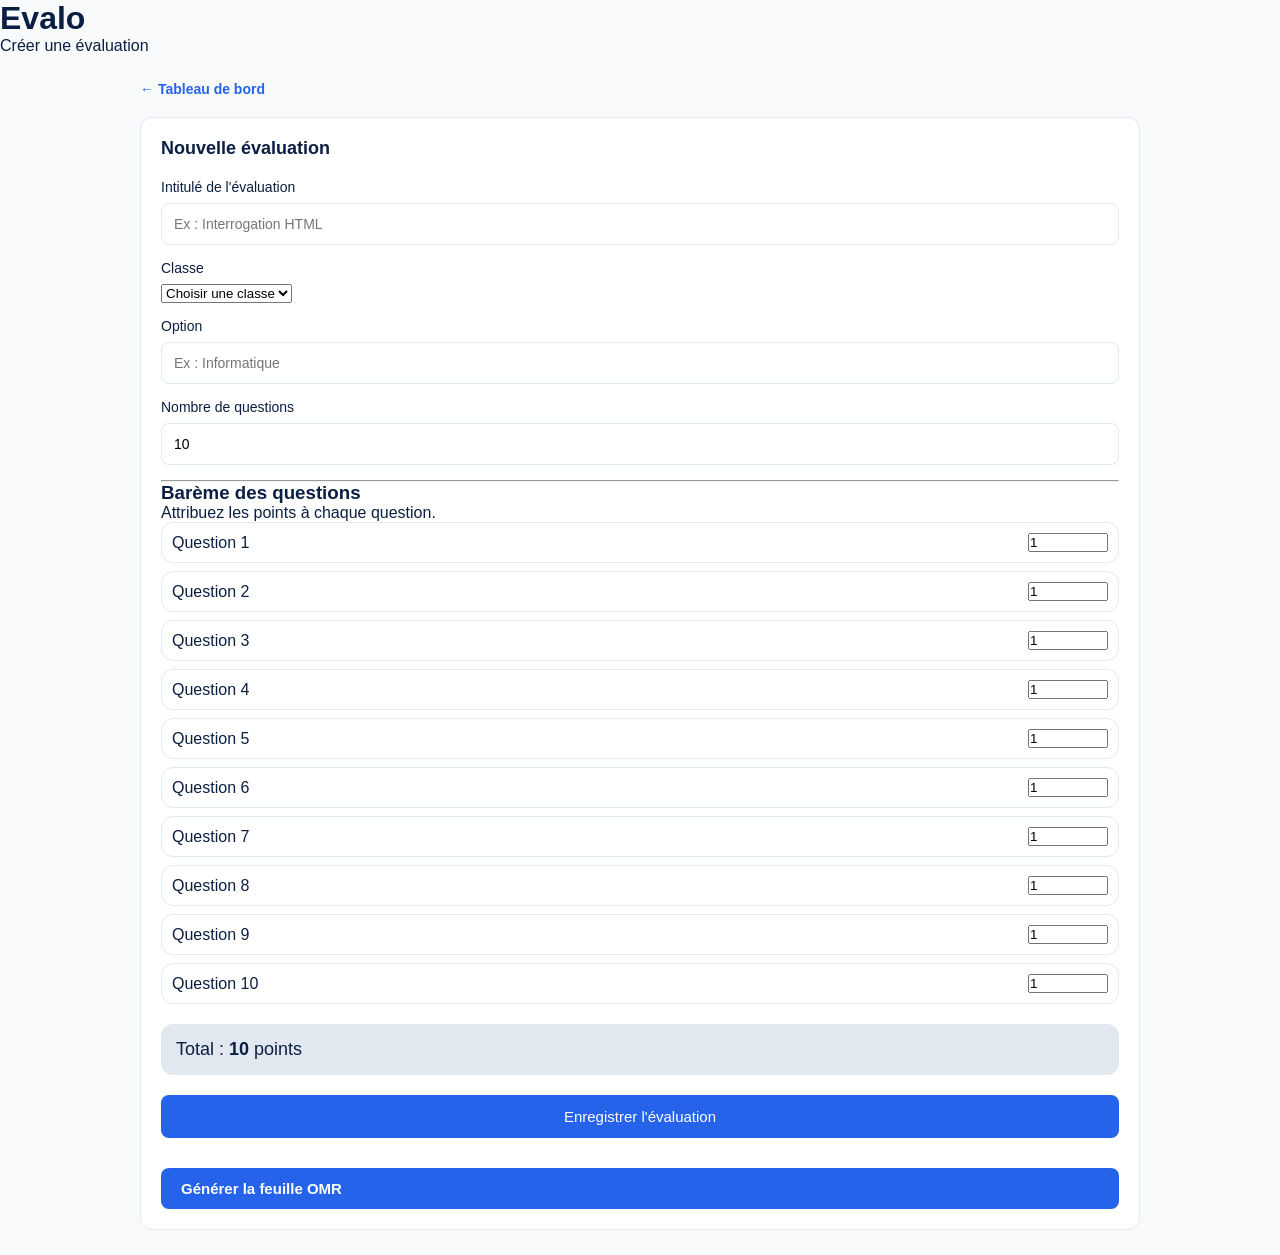
==== pages/creer-evaluation.html @ b85eeeb0 "integration 1 partie" ====
<!DOCTYPE html>
<html lang="fr">

<head>
    <meta charset="UTF-8">
    <meta name="viewport" content="width=device-width, initial-scale=1.0">

    <title>Créer une évaluation - Evalo</title>

    <link rel="stylesheet" href="../css/style.css">
    <script src="../js/examen.js" defer></script>
</head>

<body>

    <header class="page-header">
        <h1>Evalo</h1>
        <p>Créer une évaluation</p>
    </header>

    <main class="container">

        <a href="../index.html" class="back-link">
            ← Tableau de bord
        </a>

        <section class="form-section">

            <h2>Nouvelle évaluation</h2>

            <form id="form-examen">

                <div class="form-group">
                    <label for="titre">Intitulé de l'évaluation</label>
                    <input type="text" id="titre" required
                        placeholder="Ex : Interrogation HTML">
                </div>

                <div class="form-group">
                    <label for="classe">Classe</label>

                    <select id="classe" required>
                        <option value="">Choisir une classe</option>
                        <option value="1ère">1ère</option>
                        <option value="2ème">2ème</option>
                        <option value="3ème">3ème</option>
                        <option value="4ème">4ème</option>
                    </select>
                </div>

                <div class="form-group">
                    <label for="option">Option</label>
                    <input type="text" id="option"
                        placeholder="Ex : Informatique">
                </div>

                <div class="form-group">
                    <label for="nombre-questions">
                        Nombre de questions
                    </label>

                    <input type="number" id="nombre-questions"
                        min="1" max="15" value="10" required>
                </div>

                <hr>

                <h3>Barème des questions</h3>

                <p>Attribuez les points à chaque question.</p>

                <div id="liste-bareme"></div>

                <div class="total-points">
                    Total : <strong id="total-points">10</strong> points
                </div>

                <button type="submit" class="btn-primary">
                    Enregistrer l'évaluation
                </button>

                <p id="message-examen"></p>
            <a href="#" id="generer-feuille" class="btn-primary" hidden>
             Générer la feuille OMR
</a>


            </form>

        </section>

    </main>

</body>
</html>
---- css/style.css ----
/* =================================
   1. VARIABLES GLOBALES
================================= */

:root {

    /* Couleurs principales */
    --primary-color: #0B1F44;
    --secondary-color: #2563EB;
    --accent-color: #EF4444;

    /* Arrière-plans */
    --background-color: #F8FAFC;
    --card-background: #FFFFFF;
    --secondary-background: #E2E8F0;

    /* Textes */
    --text-primary: #0B1F44;
    --text-secondary: #64748B;

    /* Bordures */
    --border-color: #E2E8F0;

    /* Arrondis */
    --border-radius: 12px;
}


/* =================================
   2. RESET CSS
================================= */

* {
    margin: 0;
    padding: 0;
    box-sizing: border-box;
}


/* =================================
   3. STYLES GÉNÉRAUX
================================= */

body {
    font-family: Arial, sans-serif;
    background-color: var(--background-color);
    color: var(--text-primary);
}


/* =================================
   4. HEADER
================================= */

.header {
    background-color: var(--card-background);
    padding: 20px;
    border-bottom: 1px solid var(--border-color);
}

.header h1 {
    font-size: 28px;
    color: var(--primary-color);
}

.header h1 span {
    color: var(--secondary-color);
}

.header p {
    color: var(--text-secondary);
    font-size: 14px;
    margin-top: 5px;
}


/* =================================
   5. CONTENU PRINCIPAL
================================= */

.container {
    width: 92%;
    max-width: 1000px;
    margin: 25px auto;
}


/* =================================
   6. BIENVENUE
================================= */

.welcome {
    margin-bottom: 25px;
}

.welcome h2 {
    font-size: 21px;
}

.welcome p {
    color: var(--text-secondary);
    margin-top: 8px;
    font-size: 14px;
}


/* =================================
   7. STATISTIQUES
================================= */

.statistics {
    display: grid;
    grid-template-columns: repeat(2, 1fr);
    gap: 12px;
    margin-bottom: 35px;
}

.stat-card {
    background-color: var(--card-background);
    padding: 18px;
    border: 1px solid var(--border-color);
    border-radius: var(--border-radius);
}

.stat-card p {
    font-size: 13px;
    color: var(--text-secondary);
}

.stat-card h3 {
    font-size: 27px;
    margin-top: 12px;
    color: var(--primary-color);
}


/* =================================
   8. MENU PRINCIPAL
================================= */

.menu h2 {
    font-size: 19px;
    margin-bottom: 15px;
}

.menu-list {
    display: flex;
    flex-direction: column;
    gap: 12px;
}

.menu-card {
    display: flex;
    align-items: center;
    gap: 15px;

    padding: 18px;
    background-color: var(--card-background);

    border: 1px solid var(--border-color);
    border-radius: var(--border-radius);

    text-decoration: none;
    color: var(--text-primary);

    transition: 0.2s;
}

.menu-card:hover {
    border-color: var(--secondary-color);
}

.menu-icon {
    width: 45px;
    height: 45px;

    display: flex;
    align-items: center;
    justify-content: center;

    background-color: var(--secondary-background);
    border-radius: 10px;

    font-size: 22px;
}

.menu-card h3 {
    font-size: 15px;
}

.menu-card p {
    color: var(--text-secondary);
    font-size: 13px;
    margin-top: 6px;
}


/* =================================
   9. RESPONSIVE DESIGN
================================= */

/* Tablettes et ordinateurs */

@media (min-width: 768px) {

    .statistics {
        grid-template-columns: repeat(3, 1fr);
    }

    .menu-list {
        display: grid;
        grid-template-columns: repeat(2, 1fr);
    }

}



/* =================================
   FORMULAIRE DES ÉLÈVES
================================= */
/* Bouton retour */
.back-link {
    display: inline-block;
    color: var(--secondary-color);
    text-decoration: none;
    font-size: 14px;
    margin-bottom: 20px;
    font-weight: bold;
}


.form-section,
.student-section {
    background-color: var(--card-background);
    padding: 20px;
    border: 1px solid var(--border-color);
    border-radius: var(--border-radius);
    margin-bottom: 25px;
}

.form-section h2,
.student-section h2 {
    font-size: 18px;
    margin-bottom: 20px;
}

.form-group {
    margin-bottom: 15px;
}

.form-group label {
    display: block;
    font-size: 14px;
    margin-bottom: 8px;
}

.form-group input {
    width: 100%;
    padding: 12px;
    border: 1px solid var(--border-color);
    border-radius: 8px;
    outline: none;
    font-size: 14px;
}

.form-group input:focus {
    border-color: var(--secondary-color);
}

/* Bouton principal */

.btn-primary {
    width: 100%;
    padding: 13px;
    background-color: var(--secondary-color);
    color: white;
    border: none;
    border-radius: 8px;
    font-size: 15px;
    cursor: pointer;
}

.table-container {
    width: 100%;
    overflow-x: auto;
    margin-top: 20px;
}

table {
    width: 100%;
    border-collapse: collapse;
    background: var(--card-background);
}

th, td {
    padding: 14px;
    text-align: left;
    border-bottom: 1px solid var(--border-color);
    white-space: nowrap;
}

th {
    background: var(--primary-color);
    color: white;
}

td {
    color: var(--text-primary);
}



.student-card {
    background: var(--card-background);
    padding: 18px;
    margin-bottom: 15px;
    border: 1px solid var(--border-color);
    border-radius: var(--border-radius);
}

.student-card h3 {
    color: var(--primary-color);
    margin-bottom: 10px;
}

.student-card p {
    color: var(--text-secondary);
    margin-bottom: 5px;
}



.bareme-item {
    display: flex;
    justify-content: space-between;
    align-items: center;
    gap: 15px;
    padding: 10px;
    margin-bottom: 8px;
    background: var(--card-background);
    border: 1px solid var(--border-color);
    border-radius: var(--border-radius);
}

.bareme-item input {
    width: 80px;
}

.total-points {
    margin: 20px 0;
    padding: 15px;
    background: var(--secondary-background);
    border-radius: var(--border-radius);
    font-size: 18px;
}

#message-examen {
    color: green;
    margin-top: 15px;
}


/* Feuille OMR */

.omr-sheet {
    width: 297mm;
    min-height: 210mm;
    padding: 15mm;
    margin: 20px auto;
    background: white;
    color: #0B1F44;
    position: relative;
    box-sizing: border-box;
}

.omr-header {
    text-align: center;
    border-bottom: 2px solid #0B1F44;
    padding-bottom: 10px;
}

.omr-header h1 {
    margin: 0;
    font-size: 25px;
}

.omr-content {
    display: grid;
    grid-template-columns: 1fr 1.5fr;
    gap: 35px;
    margin-top: 20px;
}

.omr-content h2 {
    font-size: 15px;
}

#grille-matricule,
#grille-reponses {
    margin-top: 15px;
}

.ligne-matricule,
.ligne-reponse {
    display: flex;
    align-items: center;
    justify-content: space-between;
    padding: 5px;
    border-bottom: 1px solid #ddd;
}

.ligne-matricule {
    justify-content: flex-start;
    gap: 15px;
}

.ligne-matricule span:first-child,
.ligne-reponse > span {
    width: 25px;
    font-weight: bold;
}

.ligne-matricule .bulle {
    margin-left: 17px;
}

.choix {
    display: flex;
    gap: 35px;
}

.choix div {
    display: flex;
    align-items: center;
    gap: 8px;
}

.bulle {
    width: 15px;
    height: 15px;
    border: 1.5px solid black;
    border-radius: 50%;
    display: inline-block;
}

.omr-sheet footer {
    margin-top: 20px;
    text-align: center;
    font-size: 11px;
}

.repere {
    position: absolute;
    width: 8px;
    height: 8px;
    background: black;
}

.repere-1 { top: 5mm; left: 5mm; }
.repere-2 { top: 5mm; right: 5mm; }
.repere-3 { bottom: 5mm; left: 5mm; }
.repere-4 { bottom: 5mm; right: 5mm; }

@media print {
    @page {
        size: A4 landscape;
        margin: 0;
    }

    body {
        margin: 0;
        background: white;
    }

    .omr-sheet {
        margin: 0;
        width: 297mm;
        height: 210mm;
    }

    .no-print {
        display: none;
    }
}


#generer-feuille {
    display: inline-block;
    margin-top: 15px;
    padding: 12px 20px;
    background: var(--secondary-color);
    color: white;
    text-decoration: none;
    border-radius: 8px;
    font-weight: bold;
}

#generer-feuille:hover {
    opacity: 0.85;
}


#camera {
    width: 100%;
    max-width: 500px;
    display: block;
    margin: 20px auto;
    border-radius: 10px;
    background: black;
}

#demarrer-camera,
#capturer {
    margin-top: 10px;
}
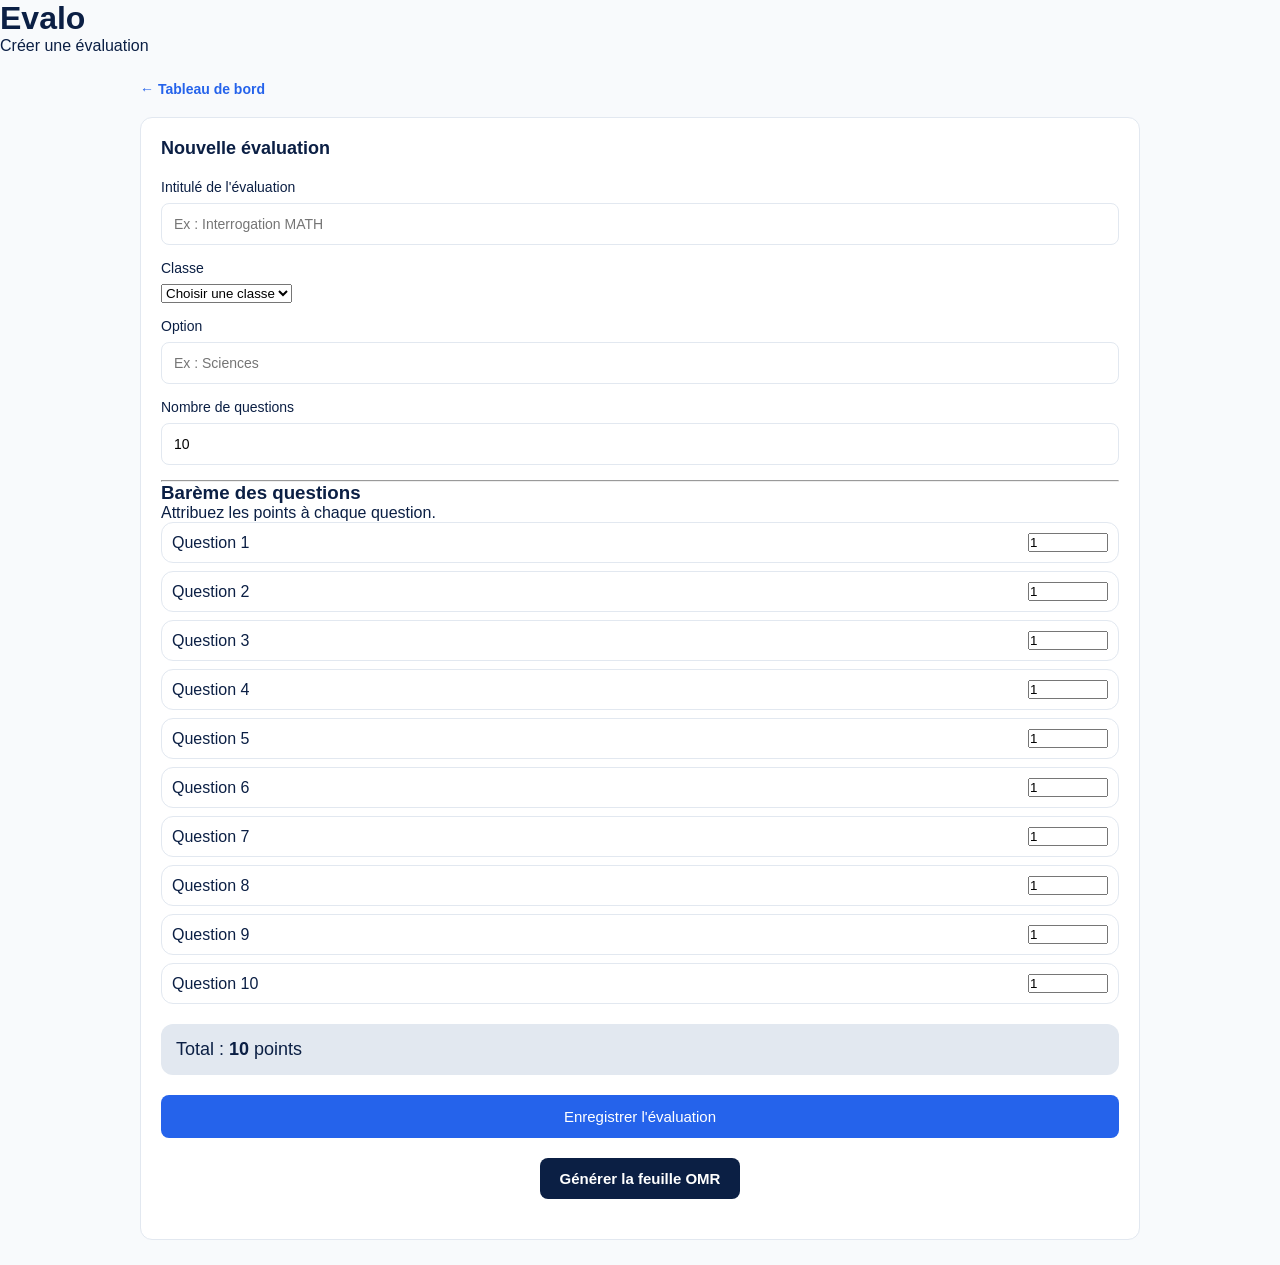
==== commit 87c26a9f: "correction" ====
--- a/pages/creer-evaluation.html
+++ b/pages/creer-evaluation.html
@@ -33,7 +33,7 @@
                 <div class="form-group">
                     <label for="titre">Intitulé de l'évaluation</label>
                     <input type="text" id="titre" required
-                        placeholder="Ex : Interrogation HTML">
+                        placeholder="Ex : Interrogation MATH">
                 </div>
 
                 <div class="form-group">
@@ -51,7 +51,7 @@
                 <div class="form-group">
                     <label for="option">Option</label>
                     <input type="text" id="option"
-                        placeholder="Ex : Informatique">
+                        placeholder="Ex : Sciences">
                 </div>
 
                 <div class="form-group">
--- a/css/style.css
+++ b/css/style.css
@@ -361,108 +361,192 @@
 }
 
 
-/* Feuille OMR */
-
-.omr-sheet {
+/* PAGE A4 CONTENANT DEUX FEUILLES A5 */
+
+.omr-page {
     width: 297mm;
     min-height: 210mm;
-    padding: 15mm;
     margin: 20px auto;
+    display: grid;
+    grid-template-columns: 1fr 1fr;
+    background: white;
+}
+
+
+/* FEUILLE A5 */
+
+.omr-sheet {
+    width: 148.5mm;
+    height: 210mm;
+    padding: 12mm 8mm;
+    position: relative;
     background: white;
     color: #0B1F44;
-    position: relative;
-    box-sizing: border-box;
-}
+    border-right: 1px dashed #999;
+    overflow: hidden;
+}
+
+
+/* HEADER */
 
 .omr-header {
     text-align: center;
     border-bottom: 2px solid #0B1F44;
-    padding-bottom: 10px;
+    padding-bottom: 6px;
 }
 
 .omr-header h1 {
-    margin: 0;
-    font-size: 25px;
-}
+    font-size: 20px;
+}
+
+.omr-header p {
+    font-size: 10px;
+}
+
+
+/* IDENTIFICATION */
+
+.identification {
+    margin-top: 12px;
+    font-size: 10px;
+    line-height: 2.5;
+}
+
+
+/* GRILLES */
 
 .omr-content {
     display: grid;
-    grid-template-columns: 1fr 1.5fr;
-    gap: 35px;
+    grid-template-columns: 1fr 1fr;
+    gap: 50px;
     margin-top: 20px;
 }
 
 .omr-content h2 {
-    font-size: 15px;
-}
-
-#grille-matricule,
-#grille-reponses {
-    margin-top: 15px;
-}
-
-.ligne-matricule,
-.ligne-reponse {
+    font-size: 11px;
+    margin-bottom: 5px;
+}
+
+.omr-content p {
+    font-size: 8px;
+    margin-bottom: 8px;
+}
+
+
+/* MATRICULE */
+
+.ligne-matricule {
     display: flex;
     align-items: center;
     justify-content: space-between;
-    padding: 5px;
+    padding: 3px 0;
     border-bottom: 1px solid #ddd;
 }
 
-.ligne-matricule {
-    justify-content: flex-start;
-    gap: 15px;
-}
-
-.ligne-matricule span:first-child,
+.ligne-matricule span:first-child {
+    width: 12px;
+    font-size: 10px;
+    font-weight: bold;
+}
+
+.ligne-matricule .bulle {
+    margin: 0;
+}
+
+
+/* RÉPONSES */
+
+.ligne-reponse {
+    display: flex;
+    align-items: center;
+    gap: 5px;
+    padding: 3px 0;
+    border-bottom: 1px solid #ddd;
+}
+
 .ligne-reponse > span {
-    width: 25px;
+    width: 20px;
+    font-size: 10px;
     font-weight: bold;
 }
 
-.ligne-matricule .bulle {
-    margin-left: 17px;
-}
-
 .choix {
     display: flex;
-    gap: 35px;
+    gap: 8px;
 }
 
 .choix div {
     display: flex;
     align-items: center;
-    gap: 8px;
-}
+    gap: 3px;
+}
+
+.choix small {
+    font-size: 9px;
+}
+
+
+/* BULLES */
 
 .bulle {
-    width: 15px;
-    height: 15px;
-    border: 1.5px solid black;
+    width: 4mm;
+    height: 4mm;
+    border: 1px solid black;
     border-radius: 50%;
     display: inline-block;
-}
-
-.omr-sheet footer {
-    margin-top: 20px;
-    text-align: center;
-    font-size: 11px;
-}
+    flex-shrink: 0;
+}
+
+
+/* REPÈRES */
 
 .repere {
     position: absolute;
-    width: 8px;
-    height: 8px;
+    width: 6px;
+    height: 6px;
     background: black;
 }
 
-.repere-1 { top: 5mm; left: 5mm; }
-.repere-2 { top: 5mm; right: 5mm; }
-.repere-3 { bottom: 5mm; left: 5mm; }
-.repere-4 { bottom: 5mm; right: 5mm; }
+.repere-1 {
+    top: 5mm;
+    left: 5mm;
+}
+
+.repere-2 {
+    top: 5mm;
+    right: 5mm;
+}
+
+.repere-3 {
+    bottom: 5mm;
+    left: 5mm;
+}
+
+.repere-4 {
+    bottom: 5mm;
+    right: 5mm;
+}
+
+
+/* FOOTER */
+
+.omr-sheet footer {
+    margin-top: 15px;
+    text-align: center;
+    font-size: 8px;
+}
+
+
+/* IMPRESSION */
 
 @media print {
+      .repere {
+        display: block !important;
+        background-color: black !important;
+        -webkit-print-color-adjust: exact;
+        print-color-adjust: exact;
+    }
+
     @page {
         size: A4 landscape;
         margin: 0;
@@ -473,32 +557,24 @@
         background: white;
     }
 
-    .omr-sheet {
-        margin: 0;
+    .omr-page {
         width: 297mm;
         height: 210mm;
+        margin: 0;
+    }
+
+    .omr-sheet {
+        width: 148.5mm;
+        height: 210mm;
+        margin: 0;
+        border-right: 1px dashed #999;
     }
 
     .no-print {
-        display: none;
-    }
-}
-
-
-#generer-feuille {
-    display: inline-block;
-    margin-top: 15px;
-    padding: 12px 20px;
-    background: var(--secondary-color);
-    color: white;
-    text-decoration: none;
-    border-radius: 8px;
-    font-weight: bold;
-}
-
-#generer-feuille:hover {
-    opacity: 0.85;
-}
+        display: none !important;
+    }
+}
+
 
 
 #camera {
@@ -515,3 +591,22 @@
     margin-top: 10px;
 }
 
+
+#generer-feuille {
+    display: block;
+    width: fit-content;
+    margin: 20px auto;
+    padding: 12px 20px;
+    background: #0B1F44;
+    color: white;
+    text-decoration: none;
+    text-align: center;
+    border-radius: 8px;
+    font-weight: bold;
+    cursor: pointer;
+}
+
+#generer-feuille:hover {
+    background: #16366b;
+}
+
